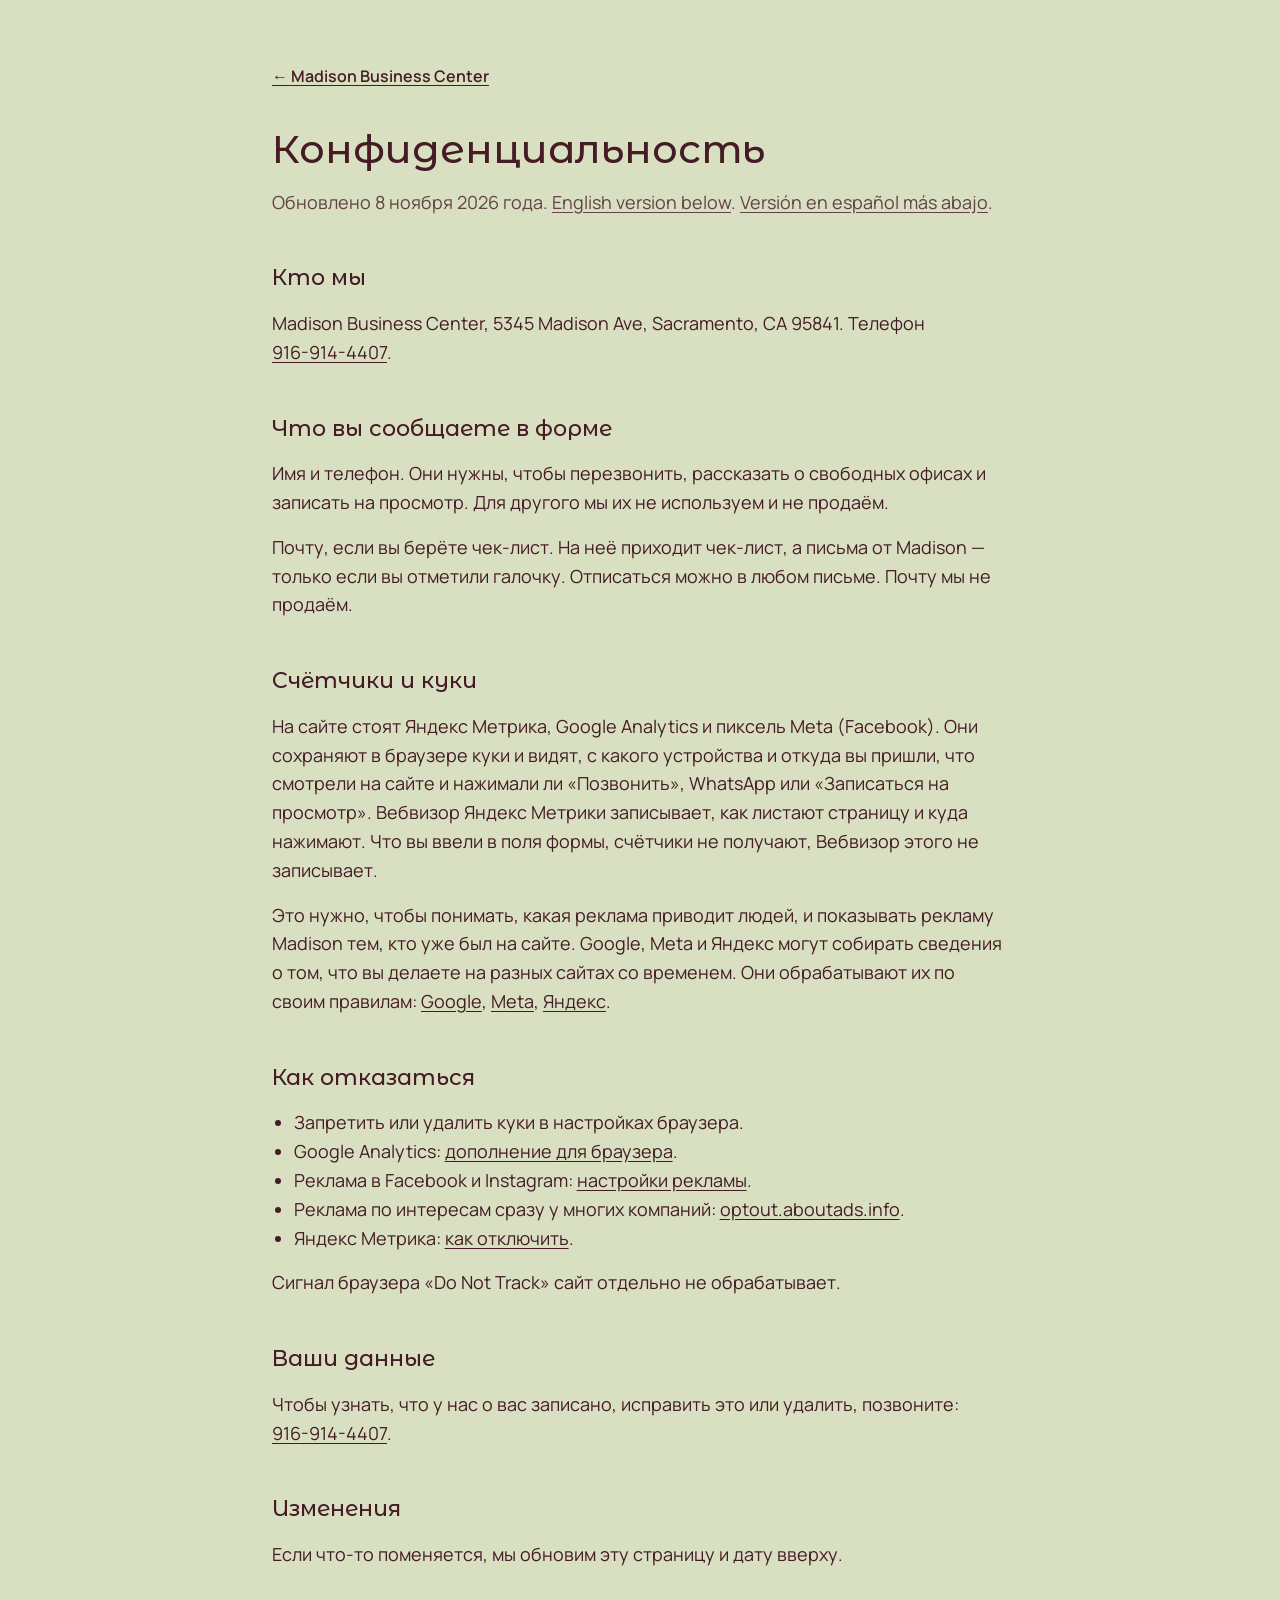
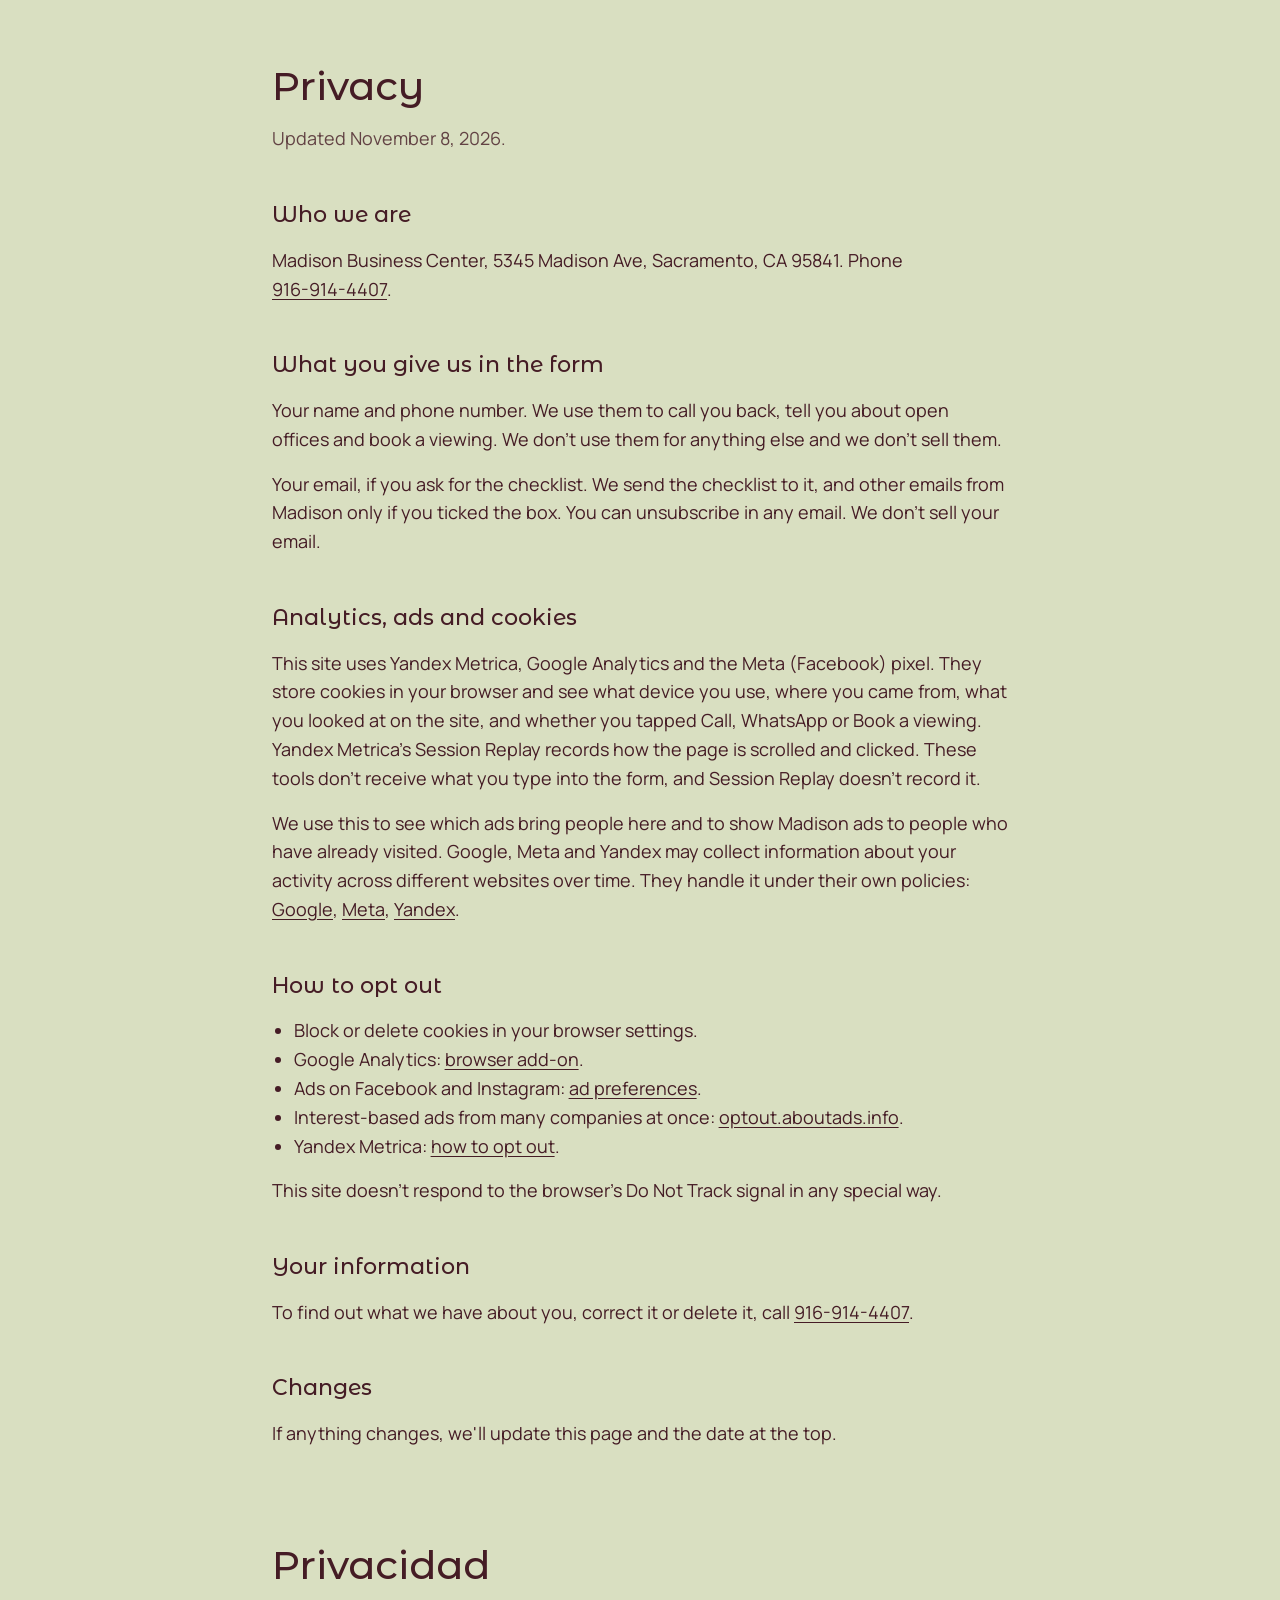
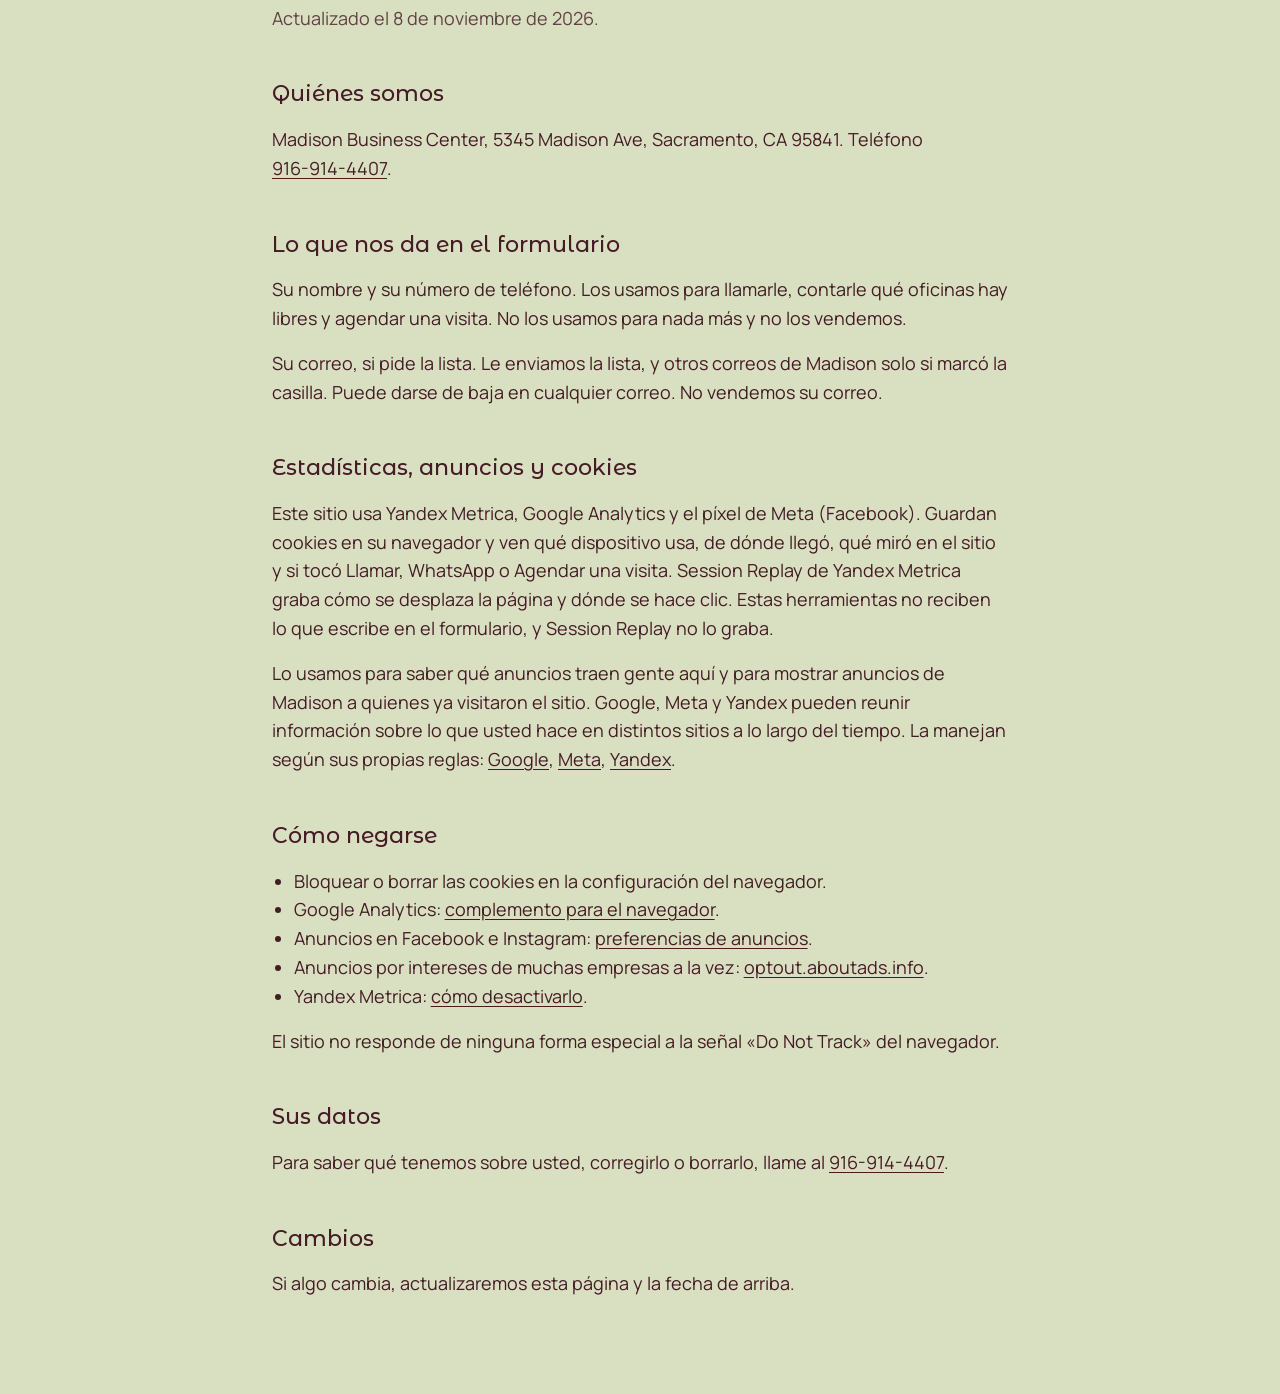
==== privacy.html @ 5dd2f243 "Publish site" ====
<!doctype html>
<!-- Страница о данных: что собирает форма, какие счётчики стоят и как от них отказаться. Ссылки на неё внизу сайта и у формы.
     Счётчики заданы в content/counters.toml: поменялся состав — поменять и этот текст. Текст не проверял юрист -->
<html lang="ru">
<head>
<meta charset="utf-8">
<meta name="viewport" content="width=device-width, initial-scale=1">
<meta name="robots" content="noindex">
<title>Конфиденциальность | Madison Business Center</title>
<link rel="icon" href="favicon.png">
<link rel="stylesheet" href="styles.css">
<style>
main{width:min(92vw,46rem);margin:auto;padding:64px 0 96px}
h1{font-size:var(--h2);line-height:1.1}
h2{margin-top:48px;font-size:22px;line-height:1.3}
h1+p{margin-top:16px;opacity:.8}
p,ul{margin-top:16px;font-size:18px;line-height:1.6}
ul{padding-left:1.2em}
main a{text-decoration:underline;text-underline-offset:3px}
a[href^="tel:"]{white-space:nowrap}
.back{display:inline-block;margin-bottom:40px;font-weight:600}
#en,#es{margin-top:96px}
</style>
</head>
<body data-tone="sage">
<main>
<a class="back" href="./">← Madison Business Center</a>

<section>
<h1>Конфиденциальность</h1>
<p>Обновлено 8 ноября 2026 года. <a href="#en">English version below</a>. <a href="#es" lang="es">Versión en español más abajo</a>.</p>

<h2>Кто мы</h2>
<p>Madison Business Center, 5345 Madison Ave, Sacramento, CA 95841. Телефон <a href="tel:+19169144407">916-914-4407</a>.</p>

<h2>Что вы сообщаете в форме</h2>
<p>Имя и телефон. Они нужны, чтобы перезвонить, рассказать о свободных офисах и записать на просмотр. Для другого мы их не используем и не продаём.</p>
<p>Почту, если вы берёте чек-лист. На неё приходит чек-лист, а письма от Madison — только если вы отметили галочку. Отписаться можно в любом письме. Почту мы не продаём.</p>

<h2>Счётчики и куки</h2>
<p>На сайте стоят Яндекс Метрика, Google Analytics и пиксель Meta (Facebook). Они сохраняют в браузере куки и видят, с какого устройства и откуда вы пришли, что смотрели на сайте и нажимали ли «Позвонить», WhatsApp или «Записаться на просмотр». Вебвизор Яндекс Метрики записывает, как листают страницу и куда нажимают. Что вы ввели в поля формы, счётчики не получают, Вебвизор этого не записывает.</p>
<p>Это нужно, чтобы понимать, какая реклама приводит людей, и показывать рекламу Madison тем, кто уже был на сайте. Google, Meta и Яндекс могут собирать сведения о том, что вы делаете на разных сайтах со временем. Они обрабатывают их по своим правилам: <a href="https://policies.google.com/technologies/partner-sites" target="_blank" rel="noopener">Google</a>, <a href="https://www.facebook.com/privacy/policy/" target="_blank" rel="noopener">Meta</a>, <a href="https://yandex.ru/legal/metrica_termsofuse/" target="_blank" rel="noopener">Яндекс</a>.</p>

<h2>Как отказаться</h2>
<ul>
<li>Запретить или удалить куки в настройках браузера.</li>
<li>Google Analytics: <a href="https://tools.google.com/dlpage/gaoptout" target="_blank" rel="noopener">дополнение для браузера</a>.</li>
<li>Реклама в Facebook и Instagram: <a href="https://www.facebook.com/adpreferences/" target="_blank" rel="noopener">настройки рекламы</a>.</li>
<li>Реклама по интересам сразу у многих компаний: <a href="https://optout.aboutads.info/" target="_blank" rel="noopener">optout.aboutads.info</a>.</li>
<li>Яндекс Метрика: <a href="https://yandex.ru/support/metrica/general/opt-out.html" target="_blank" rel="noopener">как отключить</a>.</li>
</ul>
<p>Сигнал браузера «Do Not Track» сайт отдельно не обрабатывает.</p>

<h2>Ваши данные</h2>
<p>Чтобы узнать, что у нас о вас записано, исправить это или удалить, позвоните: <a href="tel:+19169144407">916-914-4407</a>.</p>

<h2>Изменения</h2>
<p>Если что-то поменяется, мы обновим эту страницу и дату вверху.</p>
</section>

<section id="en" lang="en">
<h1>Privacy</h1>
<p>Updated November 8, 2026.</p>

<h2>Who we are</h2>
<p>Madison Business Center, 5345 Madison Ave, Sacramento, CA 95841. Phone <a href="tel:+19169144407">916-914-4407</a>.</p>

<h2>What you give us in the form</h2>
<p>Your name and phone number. We use them to call you back, tell you about open offices and book a viewing. We don't use them for anything else and we don't sell them.</p>
<p>Your email, if you ask for the checklist. We send the checklist to it, and other emails from Madison only if you ticked the box. You can unsubscribe in any email. We don't sell your email.</p>

<h2>Analytics, ads and cookies</h2>
<p>This site uses Yandex Metrica, Google Analytics and the Meta (Facebook) pixel. They store cookies in your browser and see what device you use, where you came from, what you looked at on the site, and whether you tapped Call, WhatsApp or Book a viewing. Yandex Metrica's Session Replay records how the page is scrolled and clicked. These tools don't receive what you type into the form, and Session Replay doesn't record it.</p>
<p>We use this to see which ads bring people here and to show Madison ads to people who have already visited. Google, Meta and Yandex may collect information about your activity across different websites over time. They handle it under their own policies: <a href="https://policies.google.com/technologies/partner-sites" target="_blank" rel="noopener">Google</a>, <a href="https://www.facebook.com/privacy/policy/" target="_blank" rel="noopener">Meta</a>, <a href="https://yandex.com/legal/metrica_termsofuse/" target="_blank" rel="noopener">Yandex</a>.</p>

<h2>How to opt out</h2>
<ul>
<li>Block or delete cookies in your browser settings.</li>
<li>Google Analytics: <a href="https://tools.google.com/dlpage/gaoptout" target="_blank" rel="noopener">browser add-on</a>.</li>
<li>Ads on Facebook and Instagram: <a href="https://www.facebook.com/adpreferences/" target="_blank" rel="noopener">ad preferences</a>.</li>
<li>Interest-based ads from many companies at once: <a href="https://optout.aboutads.info/" target="_blank" rel="noopener">optout.aboutads.info</a>.</li>
<li>Yandex Metrica: <a href="https://yandex.com/support/metrica/general/opt-out.html" target="_blank" rel="noopener">how to opt out</a>.</li>
</ul>
<p>This site doesn't respond to the browser's Do Not Track signal in any special way.</p>

<h2>Your information</h2>
<p>To find out what we have about you, correct it or delete it, call <a href="tel:+19169144407">916-914-4407</a>.</p>

<h2>Changes</h2>
<p>If anything changes, we'll update this page and the date at the top.</p>
</section>

<section id="es" lang="es">
<h1>Privacidad</h1>
<p>Actualizado el 8 de noviembre de 2026.</p>

<h2>Quiénes somos</h2>
<p>Madison Business Center, 5345 Madison Ave, Sacramento, CA 95841. Teléfono <a href="tel:+19169144407">916-914-4407</a>.</p>

<h2>Lo que nos da en el formulario</h2>
<p>Su nombre y su número de teléfono. Los usamos para llamarle, contarle qué oficinas hay libres y agendar una visita. No los usamos para nada más y no los vendemos.</p>
<p>Su correo, si pide la lista. Le enviamos la lista, y otros correos de Madison solo si marcó la casilla. Puede darse de baja en cualquier correo. No vendemos su correo.</p>

<h2>Estadísticas, anuncios y cookies</h2>
<p>Este sitio usa Yandex Metrica, Google Analytics y el píxel de Meta (Facebook). Guardan cookies en su navegador y ven qué dispositivo usa, de dónde llegó, qué miró en el sitio y si tocó Llamar, WhatsApp o Agendar una visita. Session Replay de Yandex Metrica graba cómo se desplaza la página y dónde se hace clic. Estas herramientas no reciben lo que escribe en el formulario, y Session Replay no lo graba.</p>
<p>Lo usamos para saber qué anuncios traen gente aquí y para mostrar anuncios de Madison a quienes ya visitaron el sitio. Google, Meta y Yandex pueden reunir información sobre lo que usted hace en distintos sitios a lo largo del tiempo. La manejan según sus propias reglas: <a href="https://policies.google.com/technologies/partner-sites?hl=es" target="_blank" rel="noopener">Google</a>, <a href="https://www.facebook.com/privacy/policy/" target="_blank" rel="noopener">Meta</a>, <a href="https://yandex.com/legal/metrica_termsofuse/" target="_blank" rel="noopener">Yandex</a>.</p>

<h2>Cómo negarse</h2>
<ul>
<li>Bloquear o borrar las cookies en la configuración del navegador.</li>
<li>Google Analytics: <a href="https://tools.google.com/dlpage/gaoptout?hl=es" target="_blank" rel="noopener">complemento para el navegador</a>.</li>
<li>Anuncios en Facebook e Instagram: <a href="https://www.facebook.com/adpreferences/" target="_blank" rel="noopener">preferencias de anuncios</a>.</li>
<li>Anuncios por intereses de muchas empresas a la vez: <a href="https://optout.aboutads.info/" target="_blank" rel="noopener">optout.aboutads.info</a>.</li>
<li>Yandex Metrica: <a href="https://yandex.com/support/metrica/general/opt-out.html" target="_blank" rel="noopener">cómo desactivarlo</a>.</li>
</ul>
<p>El sitio no responde de ninguna forma especial a la señal «Do Not Track» del navegador.</p>

<h2>Sus datos</h2>
<p>Para saber qué tenemos sobre usted, corregirlo o borrarlo, llame al <a href="tel:+19169144407">916-914-4407</a>.</p>

<h2>Cambios</h2>
<p>Si algo cambia, actualizaremos esta página y la fecha de arriba.</p>
</section>
</main>
</body>
</html>
---- styles.css ----
@font-face{font-family:"Montserrat Alternates";src:url(fonts/montserrat-alternates-cyrillic-400.woff2) format("woff2");font-weight:400;font-display:swap;unicode-range:U+0301,U+0400-045F,U+0490-0491,U+04B0-04B1,U+2116}
@font-face{font-family:"Montserrat Alternates";src:url(fonts/montserrat-alternates-latin-400.woff2) format("woff2");font-weight:400;font-display:swap}
@font-face{font-family:"Montserrat Alternates";src:url(fonts/montserrat-alternates-cyrillic-500.woff2) format("woff2");font-weight:500;font-display:swap;unicode-range:U+0301,U+0400-045F,U+0490-0491,U+04B0-04B1,U+2116}
@font-face{font-family:"Montserrat Alternates";src:url(fonts/montserrat-alternates-latin-500.woff2) format("woff2");font-weight:500;font-display:swap}
@font-face{font-family:"Montserrat Alternates";src:url(fonts/montserrat-alternates-cyrillic-600.woff2) format("woff2");font-weight:600;font-display:swap;unicode-range:U+0301,U+0400-045F,U+0490-0491,U+04B0-04B1,U+2116}
@font-face{font-family:"Montserrat Alternates";src:url(fonts/montserrat-alternates-latin-600.woff2) format("woff2");font-weight:600;font-display:swap}
@font-face{font-family:Manrope;src:url(fonts/manrope-cyrillic.woff2) format("woff2");font-weight:200 800;font-display:swap;unicode-range:U+0301,U+0400-045F,U+0490-0491,U+04B0-04B1,U+2116}
@font-face{font-family:Manrope;src:url(fonts/manrope-latin.woff2) format("woff2");font-weight:200 800;font-display:swap}
:root{--claret:#451c25;--sage:#d9dfc1;--sky:#c9d5e2;--blush:#e8c0ad;--coral:#ee7359;--coral-d:#e0624a;--cream:#f3efe6;--m:64px;--bar:64px;--h2:clamp(32px,3.1vw,44px);--ease:cubic-bezier(.65,0,.2,1);--text:Manrope,Arial,sans-serif;--head:"Montserrat Alternates",Arial,sans-serif}
/* Палитра по парам Žít Braník, приглушённая до деловой (V 04.11: прежний бордовый «кровавый, мультяшный»).
   Пара на экран: поле --bg и цвет всего текста --ink у каждой секции (data-tone). Страница смешивает их по ходу прокрутки (site/code/tone.js).
   Контраст текста на поле от 9,7:1, коралловая кнопка с бордовым текстом 5:1, бордовый на персиковом 8,7:1 */
body,[data-tone=claret]{--bg:var(--claret);--ink:var(--sage)}
[data-tone=sage]{--bg:var(--sage);--ink:var(--claret)}
[data-tone=sky]{--bg:var(--sky);--ink:var(--claret)}
[data-tone=blush]{--bg:var(--blush);--ink:var(--claret)}
/* На персиковом поле коралловый звонок теряется: угол меняет его на бордовый, как оригинал на своём коралловом поле */
body[data-tone=blush] .cta{background:var(--claret);color:var(--cream)}
[data-tone=end]{--bg:var(--claret);--ink:var(--coral)}
/* --h2: заголовок раздела. Огромные только главный заголовок первого экрана и телефон в конце (V 01.11) */
@media (max-width:899px){:root{--m:16px;--bar:56px;--h2:min(28px,7.4vw)}}
*{box-sizing:border-box;margin:0}
html{scroll-behavior:smooth;-webkit-text-size-adjust:100%;overflow-x:clip}
/* Одно поле на всю страницу: у секций своего цвета нет, поле перетекает вместе с прокруткой (site/code/tone.js), текст меняется за .5 с */
body{font:400 16px/24px var(--text);color:var(--ink);background:var(--bg);transition:color .5s var(--ease);-webkit-font-smoothing:antialiased;-webkit-tap-highlight-color:transparent}
::selection{background:var(--coral);color:var(--claret)}
a{color:inherit;text-decoration:none}
button{font:inherit;color:inherit;background:none;border:0;padding:0;cursor:pointer}
img{display:block;width:100%;height:auto}
:focus{outline:none}
:focus-visible{outline:2px solid currentColor;outline-offset:2px}
h1,h2,h3,.logo,.phone,.sum{font-family:var(--head);font-weight:500}

/* Угол: звонок всегда на экране */
.corner{position:fixed;z-index:20;top:0;right:0;display:flex;height:var(--bar)}
.cta{height:100%;padding:0 40px;background:var(--coral);color:var(--claret);font-weight:700;letter-spacing:1.6px;text-transform:uppercase;display:flex;align-items:center;white-space:nowrap;transition:background .2s}
.roll{display:block;height:24px;overflow:hidden;white-space:nowrap}
.roll i{display:block;font-style:normal;line-height:24px;transition:transform .35s var(--ease)}
.cta:hover{background:var(--coral-d)}
.cta:hover .roll i{transform:translateY(-24px)}
.sq{width:var(--bar);height:100%;background:var(--cream);display:grid;place-items:center;font-weight:600;letter-spacing:1.6px;color:var(--claret);position:relative}
.sq:hover{background:#e7e1d4}
.lines{display:block;width:32px;height:8px;border-top:1px solid;border-bottom:1px solid}
details.menu{display:block}
details.menu summary{list-style:none;height:var(--bar);width:var(--bar);cursor:pointer;display:grid;place-items:center}
details.menu summary::-webkit-details-marker{display:none}
.drop{position:absolute;right:0;top:100%;width:280px;background:var(--cream);padding:12px 24px;display:grid;font-weight:600;letter-spacing:0}
.drop a{padding:12px 0;border-top:1px solid rgba(69,28,37,.2)}
.drop a:first-child{border-top:0}
.drop a:hover,.drop [aria-current=true]{color:var(--coral-d)}
.langs .drop{width:200px}

/* Кнопки. Первый экран с названием лежит отдельно, в site/screens/ */
.btn{display:inline-flex;align-items:center;height:64px;padding:0 40px;background:var(--coral);color:var(--claret);font-weight:700;letter-spacing:1.6px;text-transform:uppercase;white-space:nowrap;transition:background .2s,color .2s;cursor:pointer}
.btn:hover{background:var(--coral-d)}
/* Вторая кнопка рядом с коралловой — контуром в цвет текста */
.btn+.btn{background:none;color:inherit;box-shadow:inset 0 0 0 1px currentColor}
.btn+.btn:hover{background:var(--coral);color:var(--claret);box-shadow:none}
.acts{display:flex;flex-wrap:wrap;gap:8px}

/* Второй блок (V 05.11): сверху по центру заголовок и строка подсказки, под ними макет целиком по центру, с воздухом.
   Кадр макета прозрачный, поэтому он лежит прямо на общем поле: ни фона, ни рамки, ни обрезанных краёв. Размер задаёт site/code/placement.js */
.plan{position:relative;padding:clamp(56px,9vh,88px) var(--m) 0;text-align:center;overflow:clip}
.plan-head h2{font-size:var(--h2);line-height:1.1;font-weight:600}
.plan-head p{margin-top:12px;font-size:18px;line-height:28px}
.plan-stage{position:relative;margin-top:clamp(20px,3.5vh,36px)}
.near{position:absolute;inset:0;transform-origin:50% 50%}
.rig{position:absolute;left:0;top:0;transform-origin:0 0;will-change:transform;transition:transform .5s var(--ease);touch-action:pan-y pinch-zoom;user-select:none;-webkit-user-select:none;-webkit-touch-callout:none}
.rig.over{cursor:pointer}
.rig img{position:absolute;inset:0;width:100%;height:100%;pointer-events:none}
.rig canvas{position:absolute;pointer-events:none}
.rig:focus-visible{outline:none}
.said{position:absolute;width:1px;height:1px;overflow:hidden;clip-path:inset(50%)}

/* Лист снизу слева: карточка комнаты, в паре цветов текущего экрана, как вся страница */
.sheet{position:fixed;z-index:15;left:0;right:auto;bottom:0;top:auto;margin:0;width:560px;max-width:100%;max-height:100%;overflow:auto;border:0;padding:0;animation:up .35s var(--ease);background:var(--bg);color:var(--ink)}
@keyframes up{from{transform:translateY(100%)}}
.shot img{height:auto;aspect-ratio:4/3;max-height:38vh;max-height:38svh;object-fit:cover}
.shot figcaption{padding:12px var(--m) 0;font-weight:500;font-size:14px;line-height:20px}
.sheet-text{padding:16px var(--m) 32px}
.sheet h2{font-size:32px;line-height:36px;margin-bottom:24px}
.sheet p{margin:-16px 0 24px}
#room-facts{font-weight:600}
.close{position:absolute;right:0;top:0;width:64px;height:64px;background:var(--cream);color:var(--claret);display:grid;place-items:center}
.close:hover{background:#e7e1d4}


/* Страница ниже плана: одно поле, один цвет текста, один акцент на кнопках, один столбец. На блоке заголовок, снимок и пара строк */
.flow{display:flow-root;width:min(73.3vw,1017px);margin:auto;padding:128px 0}
.flow h2{font-size:var(--h2);line-height:1.1;font-weight:600;text-wrap:balance}
.flow p{margin-top:32px;font-size:clamp(18px,1.67vw,24px);line-height:1.5;max-width:40rem}
.flow .acts{margin-top:40px;gap:8px}
.ln{display:block}
.rise.wait{opacity:0}
figure{margin:0;display:flex;flex-direction:column}
figure picture{flex:1;display:block;overflow:hidden}
figure img{height:100%;object-fit:cover}
figcaption{padding:16px var(--m);font-weight:600}
.big{clear:both;margin-top:64px}
.big figure{aspect-ratio:4/3;transform-origin:50% 50%}
/* Снимки телефонные и яркие: чуть тише цвет, чтобы лежали в одном мире с полем */
.big img{filter:saturate(.82)}
.big picture{height:100%}
.rents{display:grid;grid-template-columns:repeat(3,1fr);gap:32px;margin-top:64px}
.flow .rent p{margin-top:8px}
.flow .rent .sum{margin-top:0;font-size:clamp(40px,5vw,72px);line-height:1.1;font-weight:600}
.phone{display:block;margin-top:48px;font-size:min(8.6vw,120px);line-height:1;font-weight:600;white-space:nowrap}
.map{text-decoration:underline;text-underline-offset:4px;white-space:nowrap}
.map:hover{text-decoration-thickness:2px}
.flow .legal{margin-top:64px;font-size:15px;line-height:22px}
/* Строка про конфиденциальность длинная: переносится, иначе на телефоне страница шире экрана */
.legal .map{white-space:normal}
.nb{white-space:nowrap}

/* У каждого блока своя раскладка, как у оригинала, а не одна «заголовок, абзац, снимок по центру».
   Радио: снимок слева, столбец текста справа (оригинал, кадры 30–35). Подходит ли: заголовок заходит на снимок, снимок сдвинут вправо (кадры 13–17) */
.pair{display:grid;grid-template-columns:minmax(0,5fr) minmax(0,6fr);grid-template-rows:repeat(3,auto) 1fr;column-gap:64px;align-items:start}
.pair .big{grid-column:1;grid-row:1/span 4;margin:8px 0 0}
.pair>h2,.pair>p,.pair>.acts{grid-column:2}
/* Помощник: текст слева, высокое окно студии с вывеской ON AIR справа */
.flip{grid-template-columns:minmax(0,7fr) minmax(0,4fr)}
.flip .big{grid-column:2}
.flip>h2,.flip>p,.flip>.acts{grid-column:1}
.pair.flip .big figure{aspect-ratio:550/1050}
.pair .big figure{aspect-ratio:3/4}
.over h2{position:relative;z-index:1;max-width:13em;margin-bottom:-1.15em}
.over .big{width:80%;margin:0 0 0 auto}
/* Снимок полосами (.sliced, site/code/flow.js): копии одного снимка, каждая в своей полосе, со сдвигом, который сходится к середине экрана */
.sliced picture{position:relative}
.sliced .bands{position:absolute;inset:0}
.sliced .bands i{position:absolute;inset:0;will-change:transform}
.sliced .bands img{width:100%;height:100%;object-fit:cover}
.sliced.cut picture>img,.sliced.cut picture>source+img{visibility:hidden}
/* Ворота: снимок в краске страницы на всю ширину, полосы съезжаются, пока сцена въезжает, потом ворота откатываются. Около полутора экранов */
.scene-top{padding-bottom:0}
.scene-room{--h:100vh;--h:100svh;height:calc(var(--h)*1.2)}
.scene{--w:max(100vw,calc(var(--h)*4/3));position:sticky;top:0;height:var(--h);overflow:hidden;overflow:clip}
.set{position:absolute;left:calc((100vw - var(--w))*.5);top:calc((var(--h) - var(--w)*.75)*.75);width:var(--w);height:calc(var(--w)*.75);transform-origin:50% 62%}
.set img{position:absolute;inset:0;width:100%;height:100%}
.cut .whole{visibility:hidden}
.cut b{position:absolute;top:0;height:100%;background:url(img/art-yard.webp) no-repeat;will-change:transform}
.gt{will-change:transform}

@media (max-width:899px){
  .btn{height:56px;padding:0 24px;justify-content:center;letter-spacing:1.2px;flex:1 1 100%}
  .plan-head p{font-size:16px;line-height:24px}
  .flow{width:auto;margin:0;padding:80px var(--m)}
  .flow p{margin-top:24px;font-size:18px;line-height:27px}
  .flow .acts{margin-top:32px}
  .flow .btn{flex:1 1 100%}
  .big{margin-top:40px}
  .pair{display:block}
  .pair .big{margin-top:40px}
  .pair .big figure{aspect-ratio:4/3}
  .flip .big{width:62%;margin-left:auto}
  .pair.flip .big figure{aspect-ratio:550/1050}
  .over .big{width:100%}
  .over h2{margin-bottom:0}
  .scene-room{--h:72vh;--h:72svh}
  .scene{top:14vh;top:14svh}
  .rents{grid-template-columns:1fr;gap:24px;margin-top:40px}
  .flow .rent .sum{font-size:min(48px,12.8vw)}
  .phone{margin-top:32px;font-size:calc((100vw - 2*var(--m))/6.9)}
  .cta{padding:0 16px;letter-spacing:1px}
  .wide{display:none}
  .sq{letter-spacing:1px}
  .lines{width:24px}
  .drop{width:240px}
  .sheet{width:100%}
  .sheet-text{padding:12px var(--m) 16px}
  .sheet h2{font-size:24px;line-height:28px;margin-bottom:16px}
  .sheet p{margin:-8px 0 16px}
  .close{width:56px;height:56px}
}
/* Узкий телефон: угол занимает меньше, логотип помещается целиком */
@media (max-width:419px){
  .cta{padding:0 10px;letter-spacing:.4px}
  .sq,details.menu summary{width:46px}
  .lines{width:20px}
}
/* Совсем узкий телефон: WhatsApp из угла убираем, иначе угол наедет на название; звонок остаётся */
@media (max-width:374px){.corner .wa{display:none}}
/* Невысокий ноутбук: снимок в листе ниже */
@media (min-width:900px) and (max-height:760px){.shot img{max-height:30vh;max-height:30svh}}
/* Короткий телефон: снимок в листе ниже, макет остаётся виден */
@media (max-height:639px){.shot img{max-height:28vh;max-height:28svh}}
/* Телефон боком: заголовок в две строки, карточка слева, план справа */
@media (max-height:479px) and (orientation:landscape){
  .sheet{width:min(56vw,480px)}
  .sheet-text{padding:8px var(--m)}
  .sheet h2{font-size:18px;line-height:22px;margin-bottom:8px}
}
@media (prefers-reduced-motion:reduce){
  html{scroll-behavior:auto}
  .scene-room{height:auto}
  .scene{position:relative;top:0}
  .gt{display:none}
  *,*::before,*::after{transition-duration:.01s!important;transition-delay:0s!important;animation-duration:.01s!important}
}
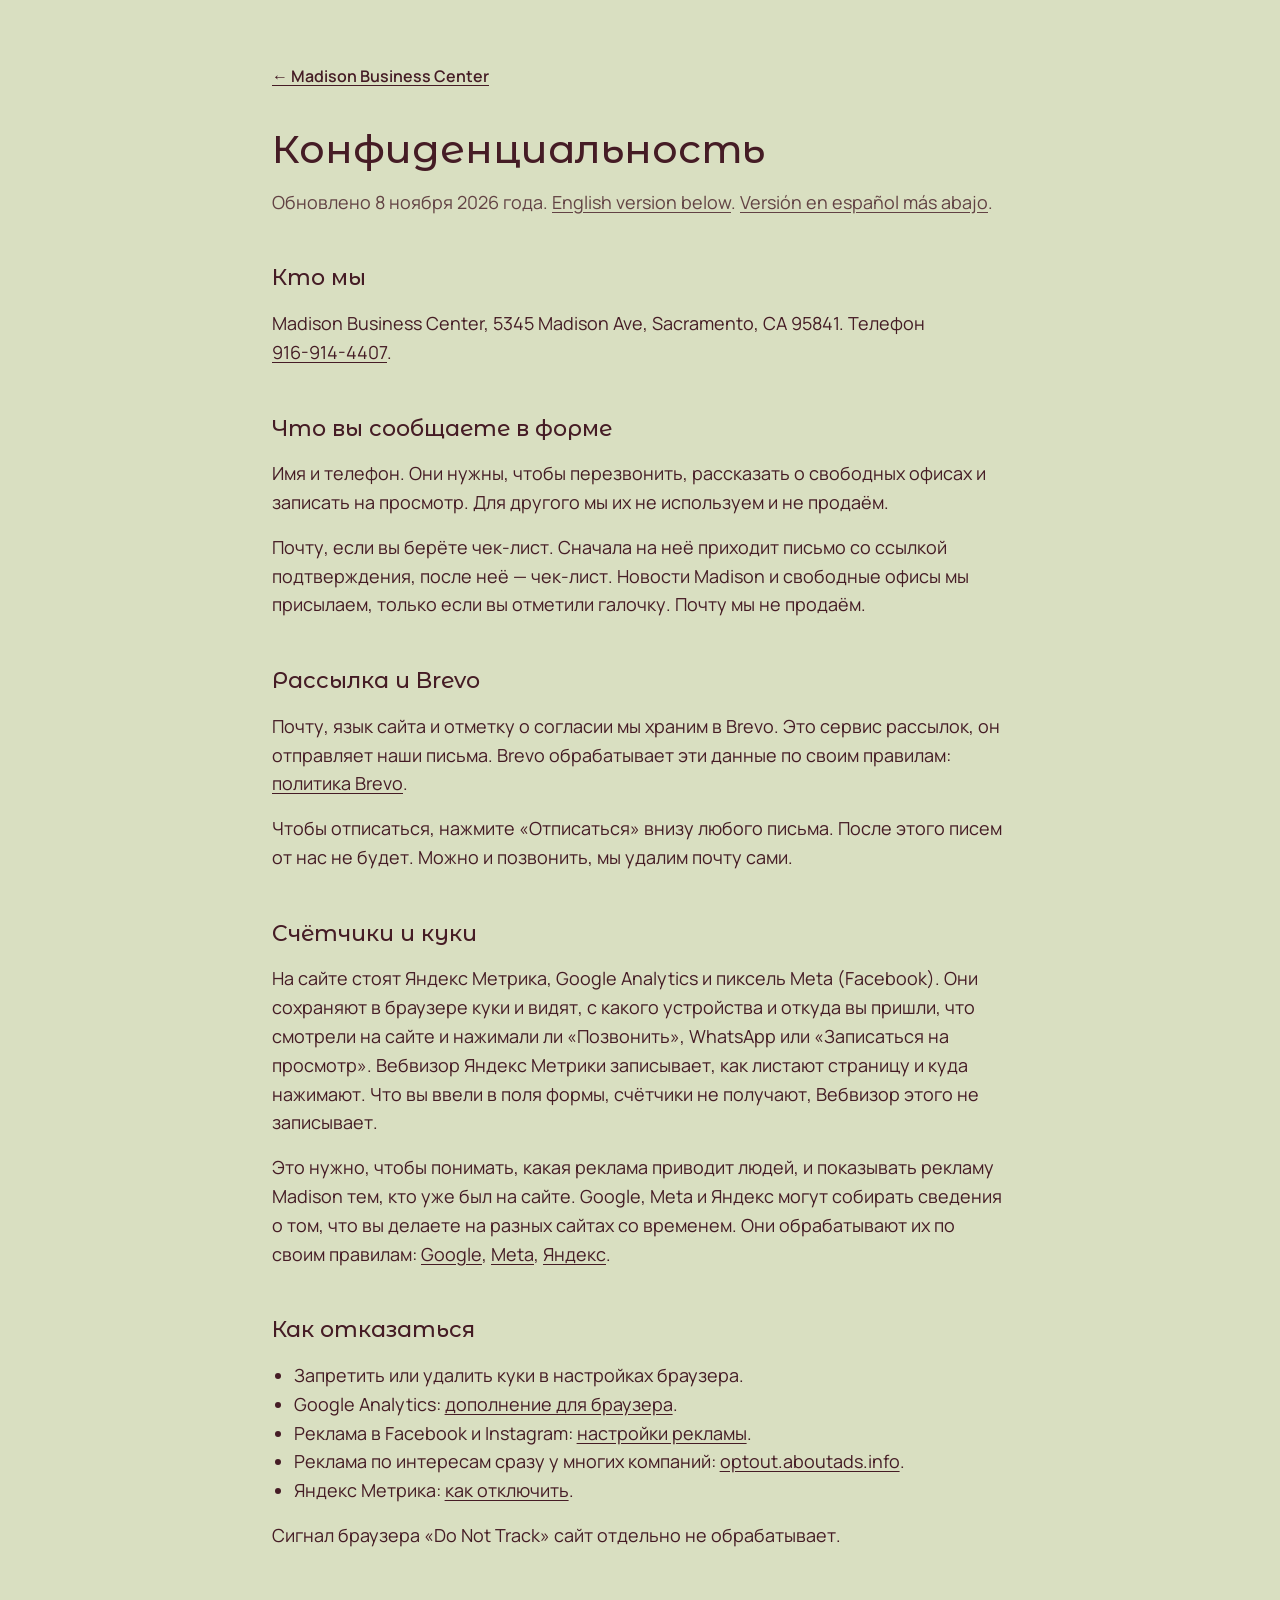
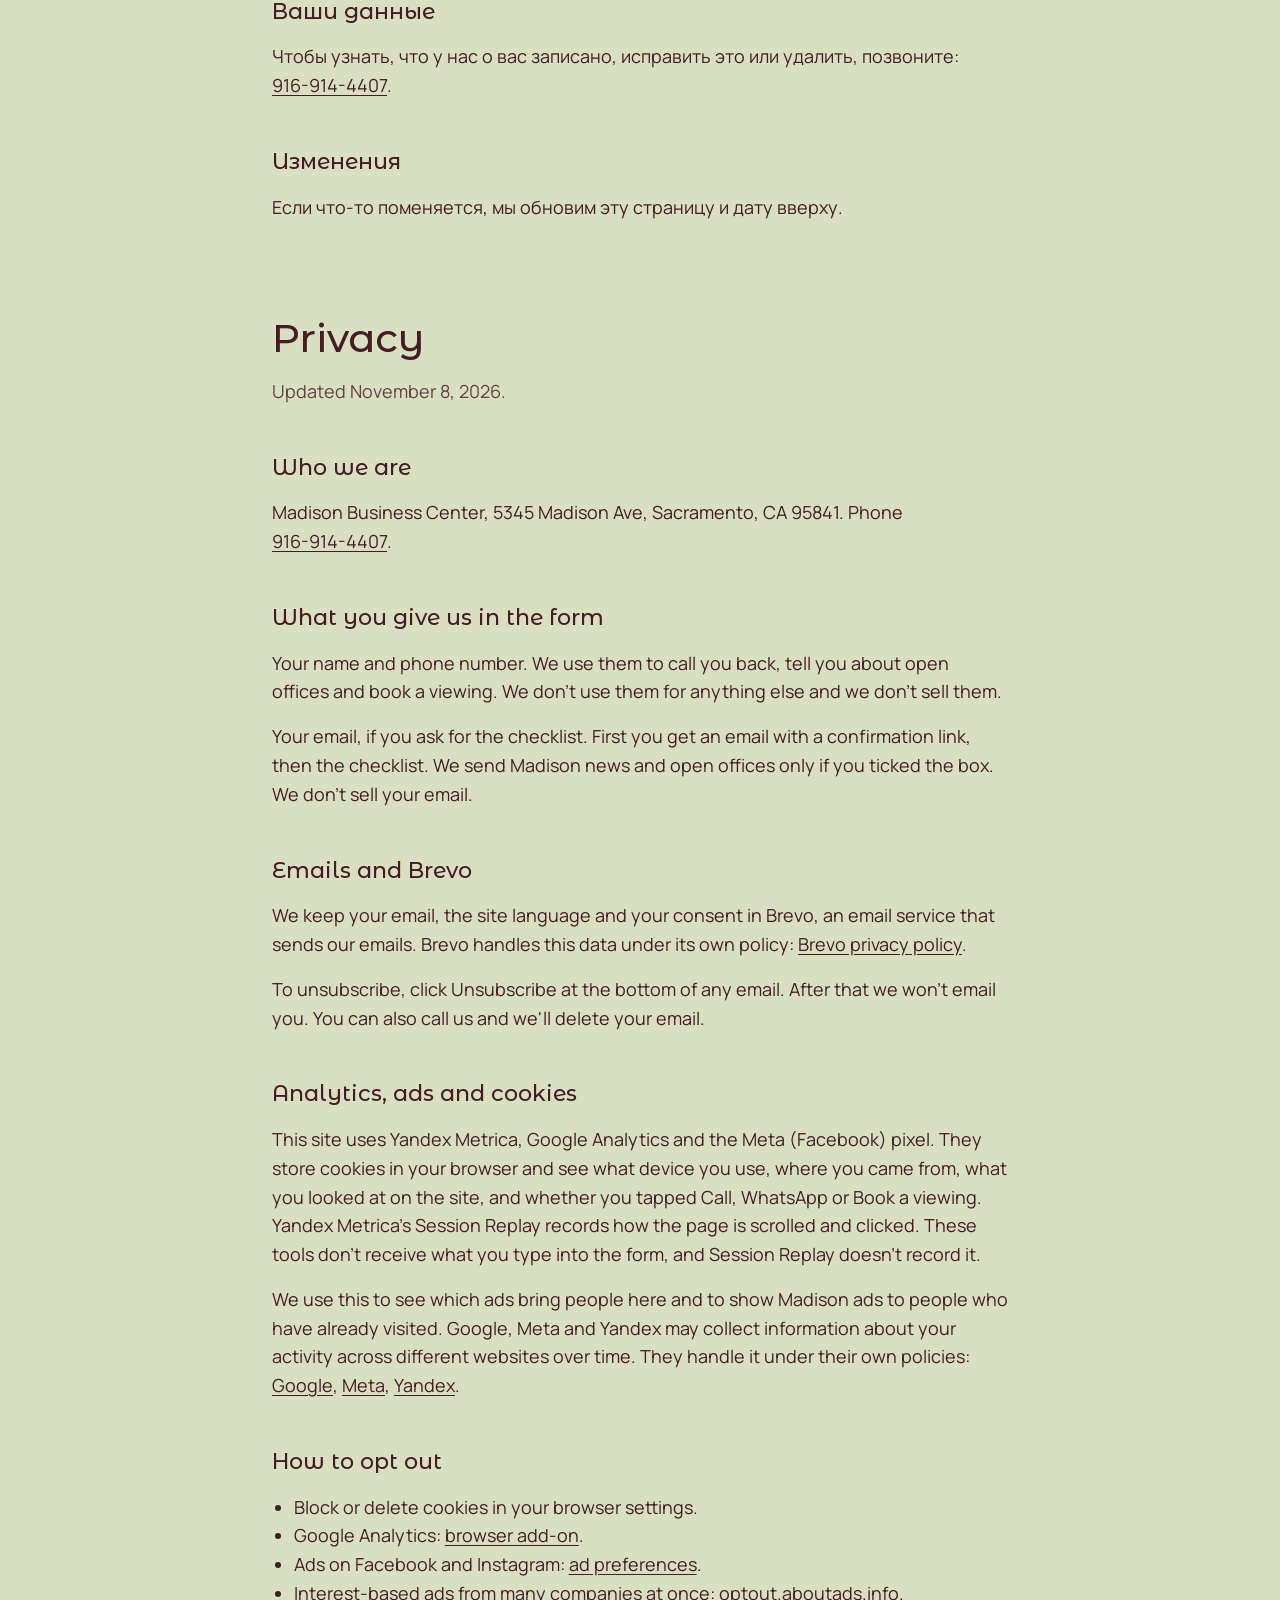
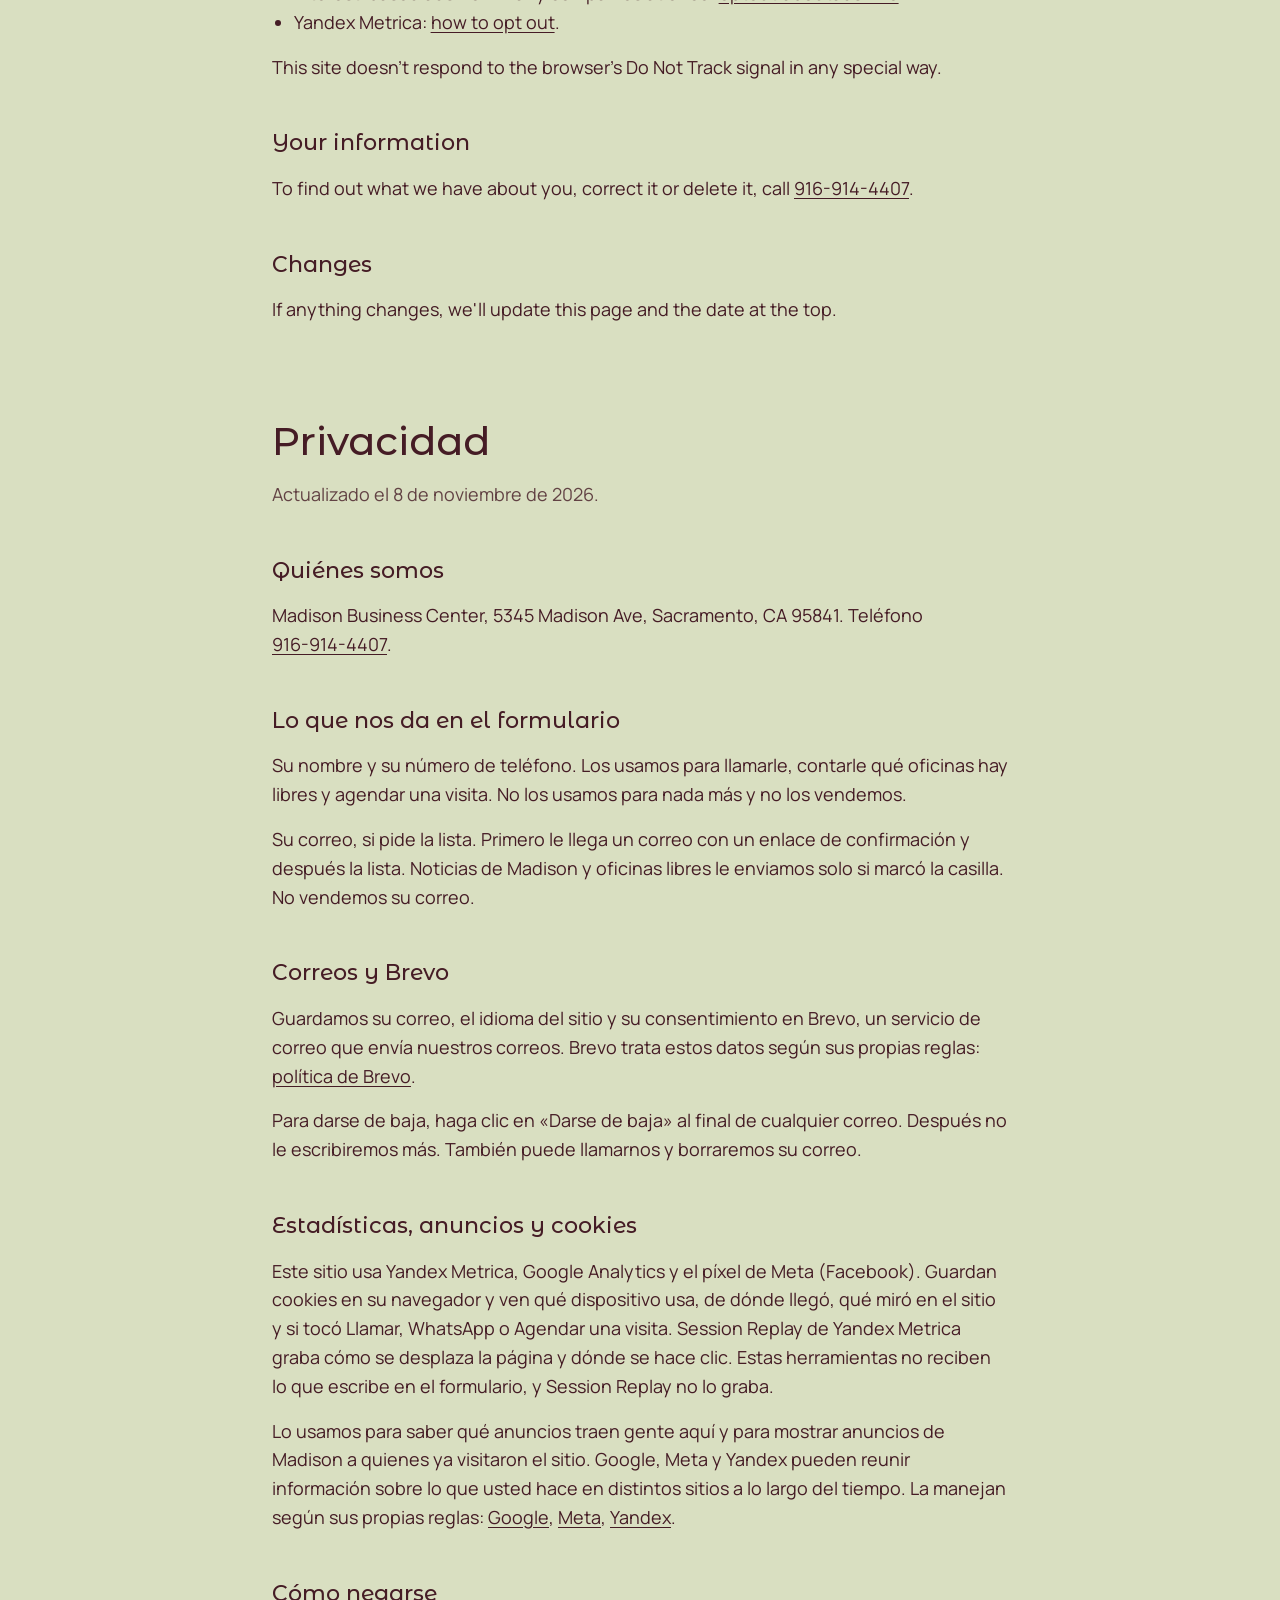
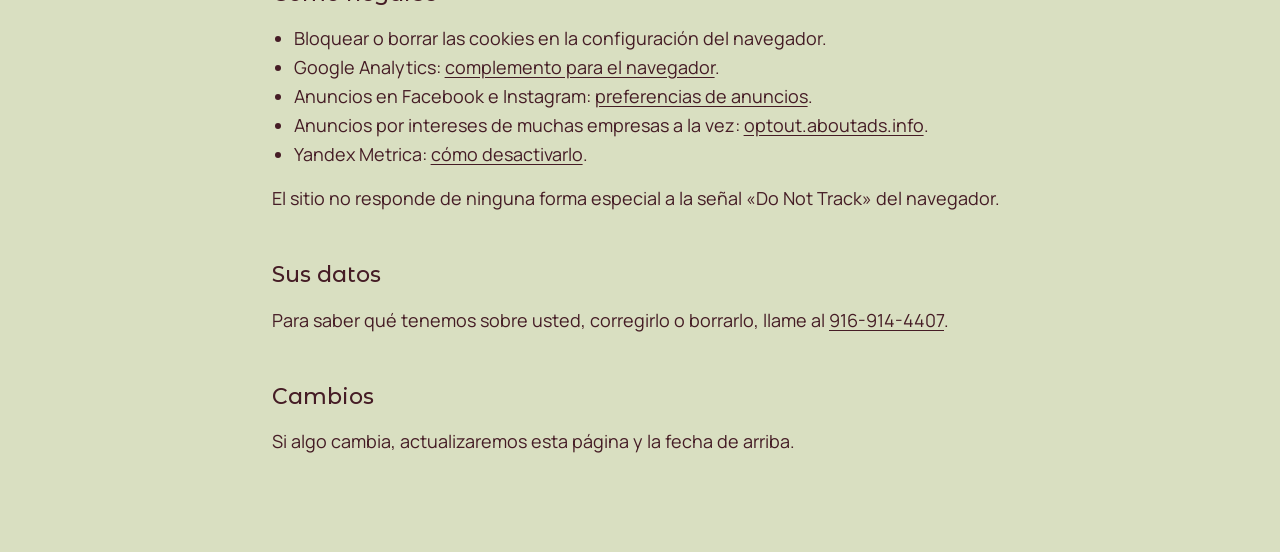
==== commit 54eb028c: "Publish site" ====
--- a/privacy.html
+++ b/privacy.html
@@ -1,5 +1,5 @@
 <!doctype html>
-<!-- Страница о данных: что собирает форма, какие счётчики стоят и как от них отказаться. Ссылки на неё внизу сайта и у формы.
+<!-- Страница о данных: что собирает форма, где хранится почта (Brevo), какие счётчики стоят и как от них отказаться. Ссылки на неё внизу сайта и у формы.
      Счётчики заданы в content/counters.toml: поменялся состав — поменять и этот текст. Текст не проверял юрист -->
 <html lang="ru">
 <head>
@@ -35,7 +35,11 @@
 
 <h2>Что вы сообщаете в форме</h2>
 <p>Имя и телефон. Они нужны, чтобы перезвонить, рассказать о свободных офисах и записать на просмотр. Для другого мы их не используем и не продаём.</p>
-<p>Почту, если вы берёте чек-лист. На неё приходит чек-лист, а письма от Madison — только если вы отметили галочку. Отписаться можно в любом письме. Почту мы не продаём.</p>
+<p>Почту, если вы берёте чек-лист. Сначала на неё приходит письмо со ссылкой подтверждения, после неё — чек-лист. Новости Madison и свободные офисы мы присылаем, только если вы отметили галочку. Почту мы не продаём.</p>
+
+<h2>Рассылка и Brevo</h2>
+<p>Почту, язык сайта и отметку о согласии мы храним в Brevo. Это сервис рассылок, он отправляет наши письма. Brevo обрабатывает эти данные по своим правилам: <a href="https://www.brevo.com/legal/privacypolicy/" target="_blank" rel="noopener">политика Brevo</a>.</p>
+<p>Чтобы отписаться, нажмите «Отписаться» внизу любого письма. После этого писем от нас не будет. Можно и позвонить, мы удалим почту сами.</p>
 
 <h2>Счётчики и куки</h2>
 <p>На сайте стоят Яндекс Метрика, Google Analytics и пиксель Meta (Facebook). Они сохраняют в браузере куки и видят, с какого устройства и откуда вы пришли, что смотрели на сайте и нажимали ли «Позвонить», WhatsApp или «Записаться на просмотр». Вебвизор Яндекс Метрики записывает, как листают страницу и куда нажимают. Что вы ввели в поля формы, счётчики не получают, Вебвизор этого не записывает.</p>
@@ -67,7 +71,11 @@
 
 <h2>What you give us in the form</h2>
 <p>Your name and phone number. We use them to call you back, tell you about open offices and book a viewing. We don't use them for anything else and we don't sell them.</p>
-<p>Your email, if you ask for the checklist. We send the checklist to it, and other emails from Madison only if you ticked the box. You can unsubscribe in any email. We don't sell your email.</p>
+<p>Your email, if you ask for the checklist. First you get an email with a confirmation link, then the checklist. We send Madison news and open offices only if you ticked the box. We don't sell your email.</p>
+
+<h2>Emails and Brevo</h2>
+<p>We keep your email, the site language and your consent in Brevo, an email service that sends our emails. Brevo handles this data under its own policy: <a href="https://www.brevo.com/legal/privacypolicy/" target="_blank" rel="noopener">Brevo privacy policy</a>.</p>
+<p>To unsubscribe, click Unsubscribe at the bottom of any email. After that we won't email you. You can also call us and we'll delete your email.</p>
 
 <h2>Analytics, ads and cookies</h2>
 <p>This site uses Yandex Metrica, Google Analytics and the Meta (Facebook) pixel. They store cookies in your browser and see what device you use, where you came from, what you looked at on the site, and whether you tapped Call, WhatsApp or Book a viewing. Yandex Metrica's Session Replay records how the page is scrolled and clicked. These tools don't receive what you type into the form, and Session Replay doesn't record it.</p>
@@ -99,7 +107,11 @@
 
 <h2>Lo que nos da en el formulario</h2>
 <p>Su nombre y su número de teléfono. Los usamos para llamarle, contarle qué oficinas hay libres y agendar una visita. No los usamos para nada más y no los vendemos.</p>
-<p>Su correo, si pide la lista. Le enviamos la lista, y otros correos de Madison solo si marcó la casilla. Puede darse de baja en cualquier correo. No vendemos su correo.</p>
+<p>Su correo, si pide la lista. Primero le llega un correo con un enlace de confirmación y después la lista. Noticias de Madison y oficinas libres le enviamos solo si marcó la casilla. No vendemos su correo.</p>
+
+<h2>Correos y Brevo</h2>
+<p>Guardamos su correo, el idioma del sitio y su consentimiento en Brevo, un servicio de correo que envía nuestros correos. Brevo trata estos datos según sus propias reglas: <a href="https://www.brevo.com/es/legal/privacypolicy/" target="_blank" rel="noopener">política de Brevo</a>.</p>
+<p>Para darse de baja, haga clic en «Darse de baja» al final de cualquier correo. Después no le escribiremos más. También puede llamarnos y borraremos su correo.</p>
 
 <h2>Estadísticas, anuncios y cookies</h2>
 <p>Este sitio usa Yandex Metrica, Google Analytics y el píxel de Meta (Facebook). Guardan cookies en su navegador y ven qué dispositivo usa, de dónde llegó, qué miró en el sitio y si tocó Llamar, WhatsApp o Agendar una visita. Session Replay de Yandex Metrica graba cómo se desplaza la página y dónde se hace clic. Estas herramientas no reciben lo que escribe en el formulario, y Session Replay no lo graba.</p>
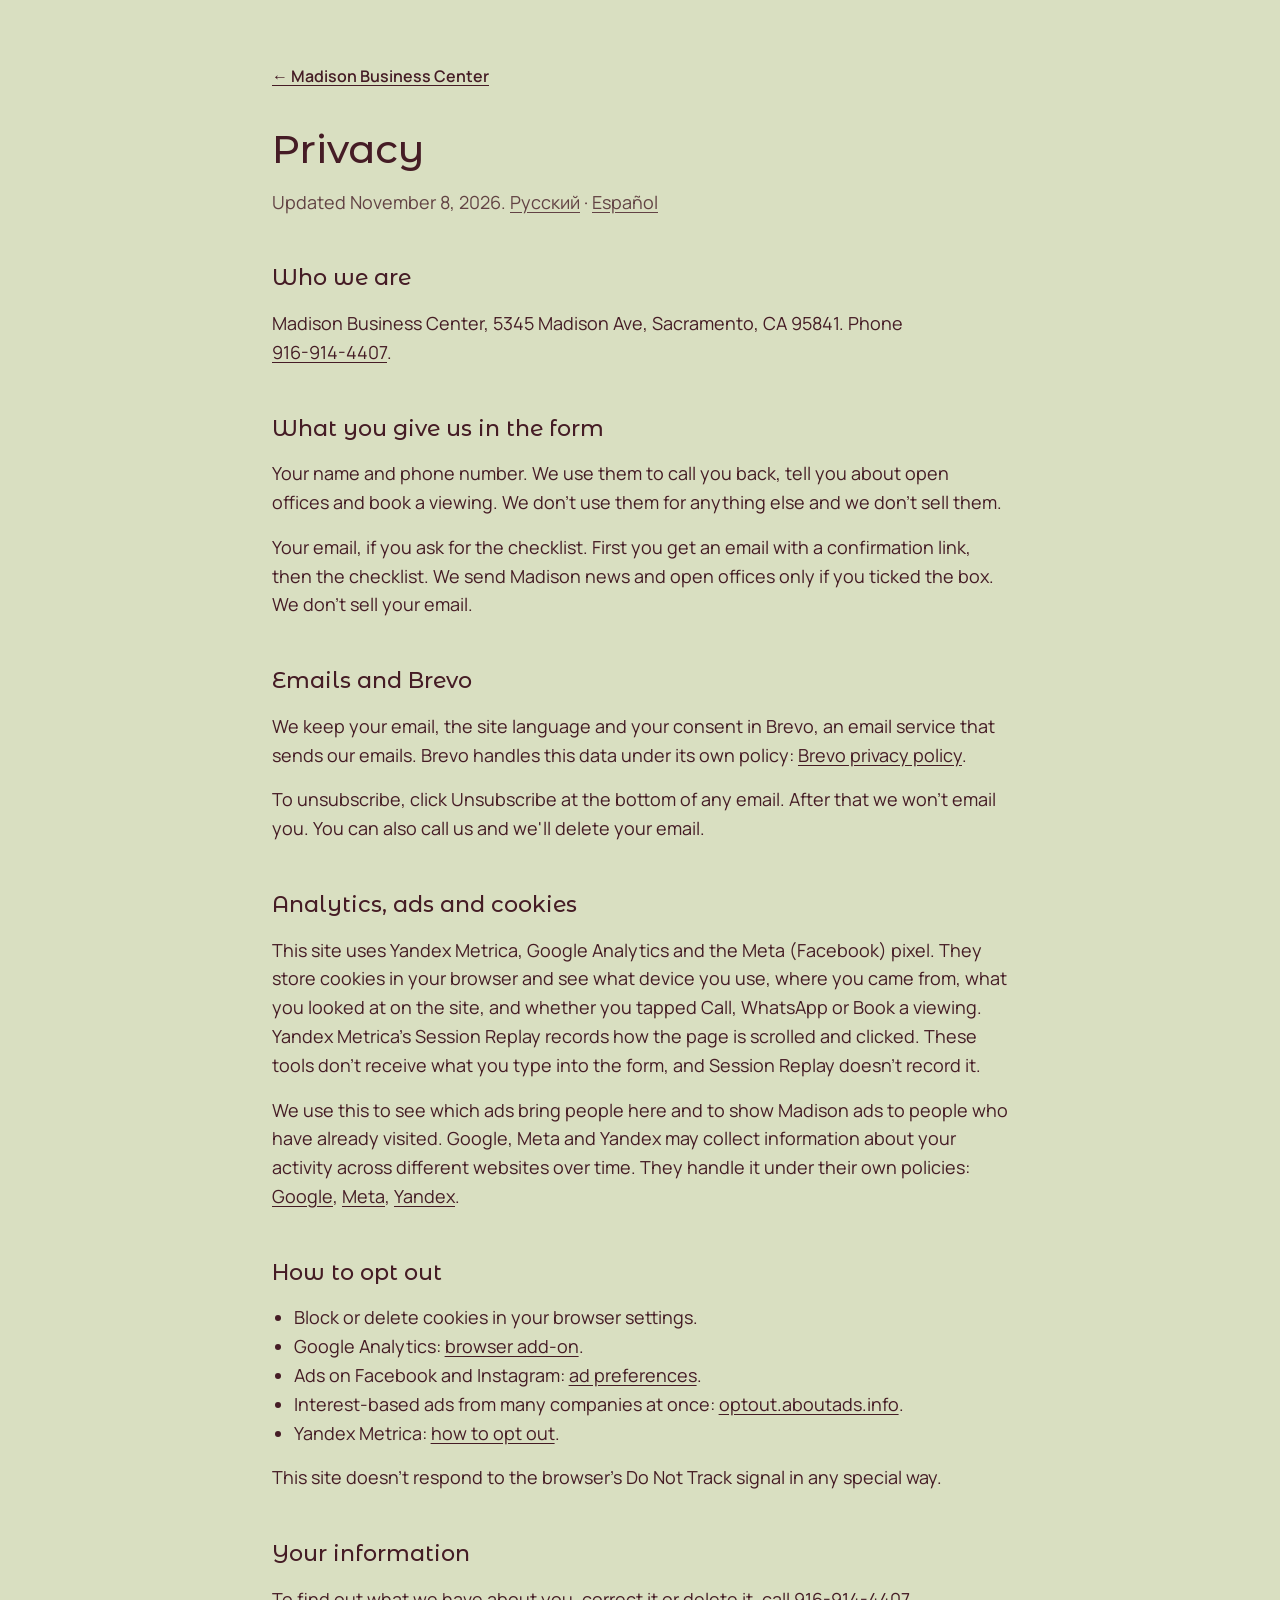
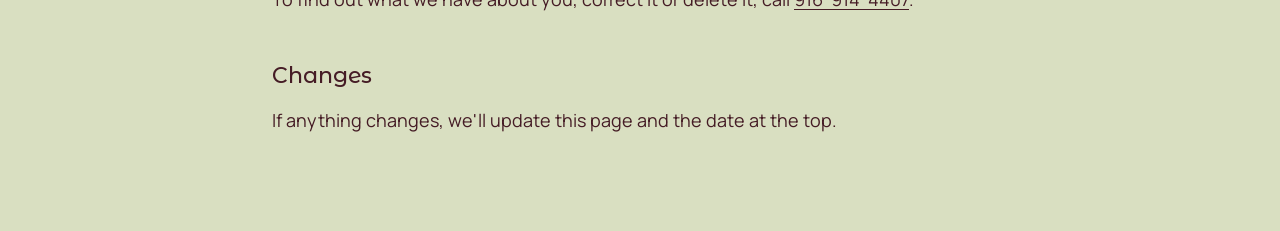
==== commit a1c01617: "Publish site" ====
--- a/privacy.html
+++ b/privacy.html
@@ -8,7 +8,7 @@
 <meta name="robots" content="noindex">
 <title>Конфиденциальность | Madison Business Center</title>
 <link rel="icon" href="favicon.png">
-<link rel="stylesheet" href="styles.css">
+<link rel="stylesheet" href="styles.css?v=b076b61e">
 <style>
 main{width:min(92vw,46rem);margin:auto;padding:64px 0 96px}
 h1{font-size:var(--h2);line-height:1.1}
@@ -19,16 +19,15 @@
 main a{text-decoration:underline;text-underline-offset:3px}
 a[href^="tel:"]{white-space:nowrap}
 .back{display:inline-block;margin-bottom:40px;font-weight:600}
-#en,#es{margin-top:96px}
 </style>
 </head>
 <body data-tone="sage">
 <main>
 <a class="back" href="./">← Madison Business Center</a>
 
-<section>
+<section id="ru">
 <h1>Конфиденциальность</h1>
-<p>Обновлено 8 ноября 2026 года. <a href="#en">English version below</a>. <a href="#es" lang="es">Versión en español más abajo</a>.</p>
+<p>Обновлено 8 ноября 2026 года. <a href="#en" lang="en">English</a> · <a href="#es" lang="es">Español</a></p>
 
 <h2>Кто мы</h2>
 <p>Madison Business Center, 5345 Madison Ave, Sacramento, CA 95841. Телефон <a href="tel:+19169144407">916-914-4407</a>.</p>
@@ -64,7 +63,7 @@
 
 <section id="en" lang="en">
 <h1>Privacy</h1>
-<p>Updated November 8, 2026.</p>
+<p>Updated November 8, 2026. <a href="#ru" lang="ru">Русский</a> · <a href="#es" lang="es">Español</a></p>
 
 <h2>Who we are</h2>
 <p>Madison Business Center, 5345 Madison Ave, Sacramento, CA 95841. Phone <a href="tel:+19169144407">916-914-4407</a>.</p>
@@ -100,7 +99,7 @@
 
 <section id="es" lang="es">
 <h1>Privacidad</h1>
-<p>Actualizado el 8 de noviembre de 2026.</p>
+<p>Actualizado el 8 de noviembre de 2026. <a href="#ru" lang="ru">Русский</a> · <a href="#en" lang="en">English</a></p>
 
 <h2>Quiénes somos</h2>
 <p>Madison Business Center, 5345 Madison Ave, Sacramento, CA 95841. Teléfono <a href="tel:+19169144407">916-914-4407</a>.</p>
@@ -134,5 +133,19 @@
 <p>Si algo cambia, actualizaremos esta página y la fecha de arriba.</p>
 </section>
 </main>
+<script>
+// Один язык на экране: из адреса (#en), иначе выбранный на сайте, иначе по браузеру — как в site/code/start.js
+function show() {
+  let l = location.hash.slice(1);
+  if (!document.getElementById(l)) { try { l = localStorage.getItem('lang'); } catch (e) {} }
+  if (!document.getElementById(l)) { const b = String((navigator.languages || [navigator.language])[0]).toLowerCase(); l = /^(ru|uk|be)/.test(b) ? 'ru' : b.startsWith('es') ? 'es' : 'en'; }
+  document.querySelectorAll('main > section').forEach((s) => { s.hidden = s.id !== l; });
+  document.documentElement.lang = l;
+  document.title = document.querySelector(`#${l} h1`).textContent + ' | Madison Business Center';
+  scrollTo(0, 0);
+}
+show();
+addEventListener('hashchange', show);
+</script>
 </body>
 </html>
--- a/styles.css
+++ b/styles.css
@@ -50,6 +50,8 @@
 .drop a:hover,.drop [aria-current=true]{color:var(--coral-d)}
 .langs .drop{width:200px}
 
+/* Значки выгод первого экрана (набор в site/page.html): тонкая коралловая линия, один размер у всех (V 08.11) */
+.ico{flex:none;width:28px;height:28px;fill:none;stroke:var(--coral);stroke-width:1.75;stroke-linecap:round;stroke-linejoin:round;filter:drop-shadow(0 1px 2px rgba(20,8,11,.5))}
 /* Кнопки. Первый экран с названием лежит отдельно, в site/screens/ */
 .btn{display:inline-flex;align-items:center;height:64px;padding:0 40px;background:var(--coral);color:var(--claret);font-weight:700;letter-spacing:1.6px;text-transform:uppercase;white-space:nowrap;transition:background .2s,color .2s;cursor:pointer}
 .btn:hover{background:var(--coral-d)}
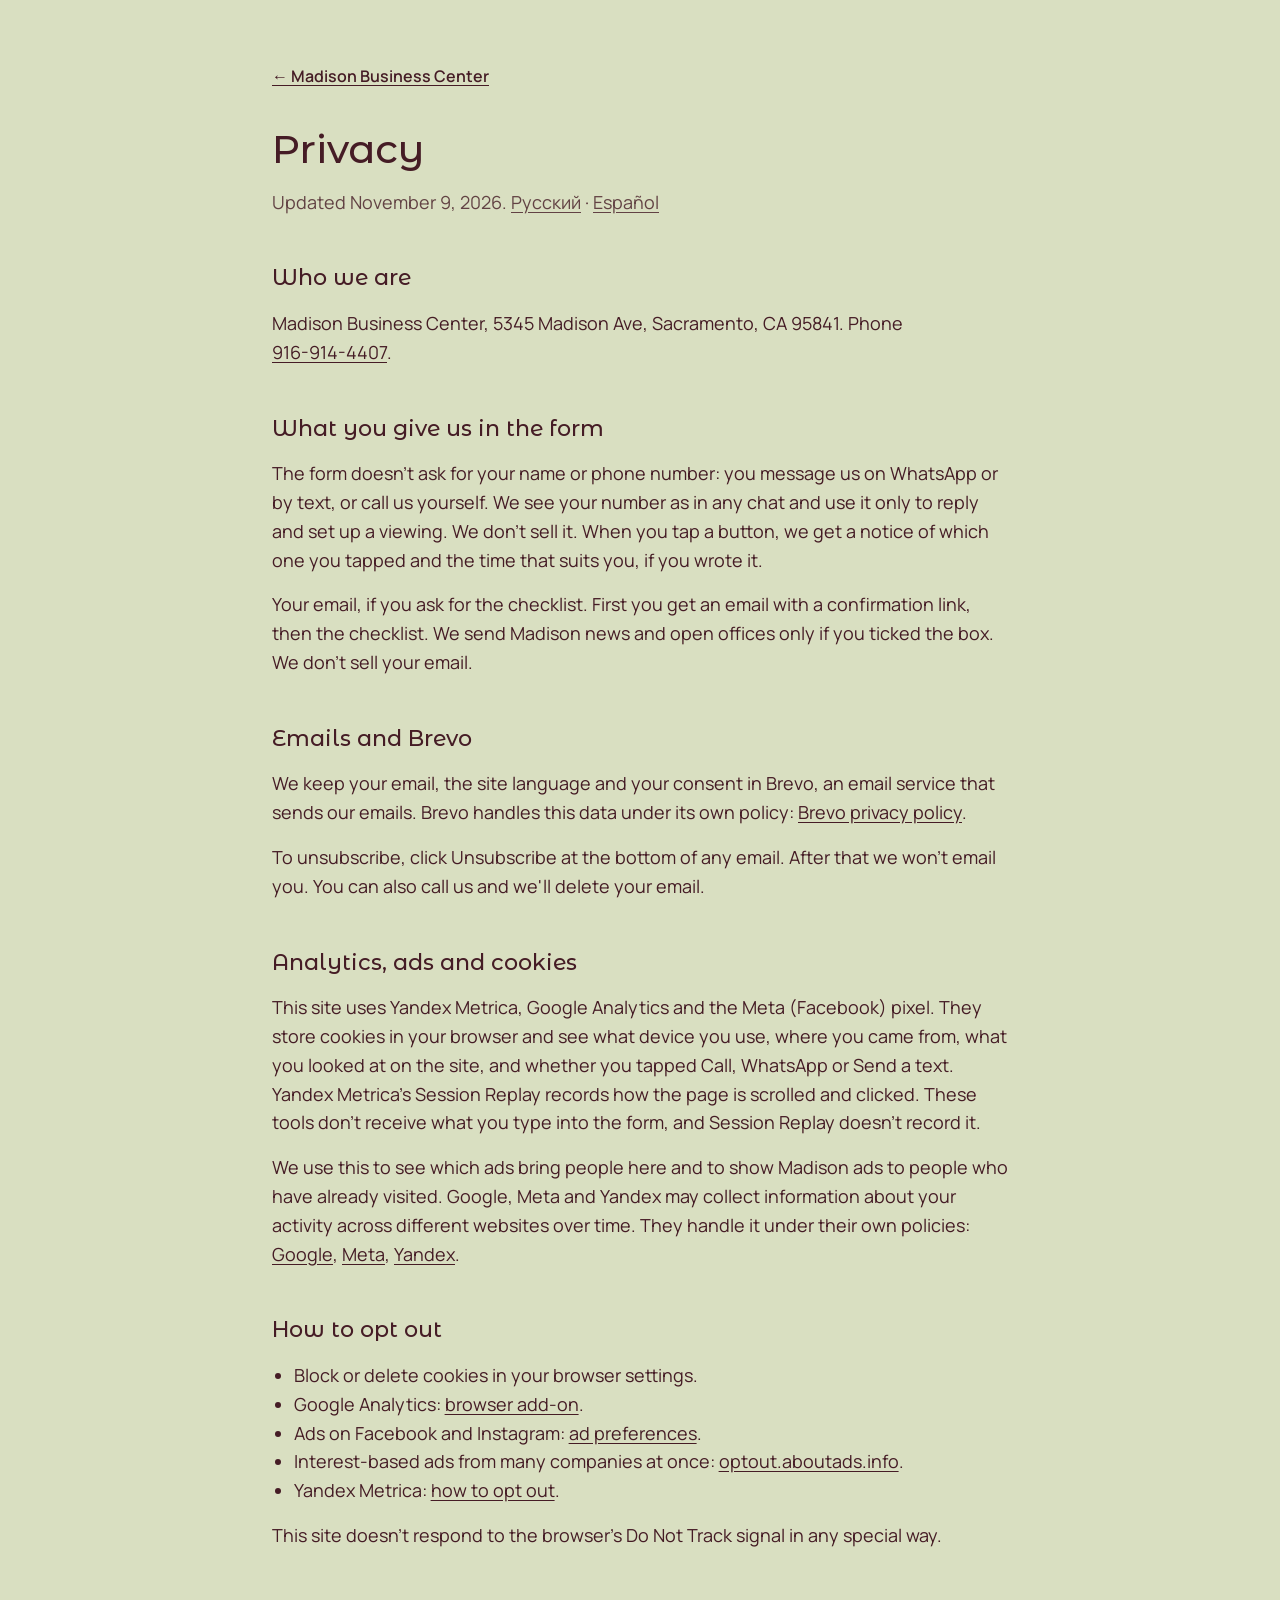
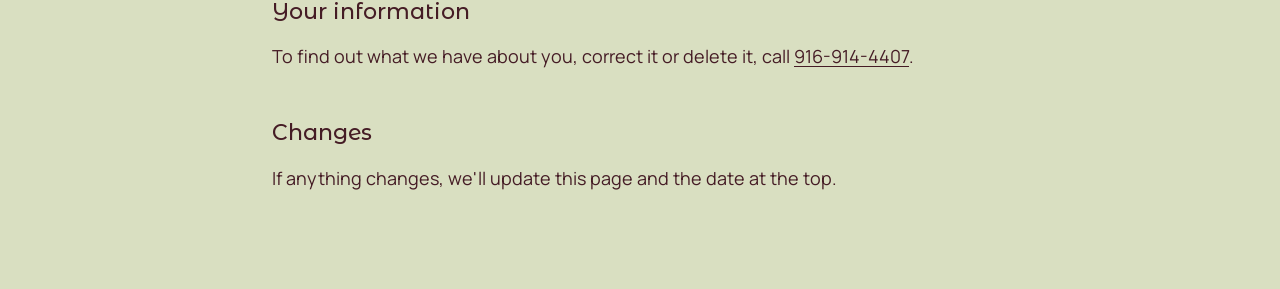
==== commit 17319273: "Publish site" ====
--- a/privacy.html
+++ b/privacy.html
@@ -25,15 +25,15 @@
 <main>
 <a class="back" href="./">← Madison Business Center</a>
 
-<section id="ru">
+<section data-lang="ru">
 <h1>Конфиденциальность</h1>
-<p>Обновлено 8 ноября 2026 года. <a href="#en" lang="en">English</a> · <a href="#es" lang="es">Español</a></p>
+<p>Обновлено 9 ноября 2026 года. <a href="#en" lang="en">English</a> · <a href="#es" lang="es">Español</a></p>
 
 <h2>Кто мы</h2>
 <p>Madison Business Center, 5345 Madison Ave, Sacramento, CA 95841. Телефон <a href="tel:+19169144407">916-914-4407</a>.</p>
 
 <h2>Что вы сообщаете в форме</h2>
-<p>Имя и телефон. Они нужны, чтобы перезвонить, рассказать о свободных офисах и записать на просмотр. Для другого мы их не используем и не продаём.</p>
+<p>Имени и телефона форма не спрашивает: вы сами пишете нам в WhatsApp или SMS или звоните. Ваш номер мы видим так же, как в любой переписке, и используем, только чтобы ответить и договориться о просмотре. Не продаём его. Когда вы нажимаете кнопку, нам приходит уведомление: какой кнопкой воспользовались и когда вам удобно посмотреть, если вы это написали.</p>
 <p>Почту, если вы берёте чек-лист. Сначала на неё приходит письмо со ссылкой подтверждения, после неё — чек-лист. Новости Madison и свободные офисы мы присылаем, только если вы отметили галочку. Почту мы не продаём.</p>
 
 <h2>Рассылка и Brevo</h2>
@@ -41,7 +41,7 @@
 <p>Чтобы отписаться, нажмите «Отписаться» внизу любого письма. После этого писем от нас не будет. Можно и позвонить, мы удалим почту сами.</p>
 
 <h2>Счётчики и куки</h2>
-<p>На сайте стоят Яндекс Метрика, Google Analytics и пиксель Meta (Facebook). Они сохраняют в браузере куки и видят, с какого устройства и откуда вы пришли, что смотрели на сайте и нажимали ли «Позвонить», WhatsApp или «Записаться на просмотр». Вебвизор Яндекс Метрики записывает, как листают страницу и куда нажимают. Что вы ввели в поля формы, счётчики не получают, Вебвизор этого не записывает.</p>
+<p>На сайте стоят Яндекс Метрика, Google Analytics и пиксель Meta (Facebook). Они сохраняют в браузере куки и видят, с какого устройства и откуда вы пришли, что смотрели на сайте и нажимали ли «Позвонить», WhatsApp или SMS. Вебвизор Яндекс Метрики записывает, как листают страницу и куда нажимают. Что вы ввели в поля формы, счётчики не получают, Вебвизор этого не записывает.</p>
 <p>Это нужно, чтобы понимать, какая реклама приводит людей, и показывать рекламу Madison тем, кто уже был на сайте. Google, Meta и Яндекс могут собирать сведения о том, что вы делаете на разных сайтах со временем. Они обрабатывают их по своим правилам: <a href="https://policies.google.com/technologies/partner-sites" target="_blank" rel="noopener">Google</a>, <a href="https://www.facebook.com/privacy/policy/" target="_blank" rel="noopener">Meta</a>, <a href="https://yandex.ru/legal/metrica_termsofuse/" target="_blank" rel="noopener">Яндекс</a>.</p>
 
 <h2>Как отказаться</h2>
@@ -61,15 +61,15 @@
 <p>Если что-то поменяется, мы обновим эту страницу и дату вверху.</p>
 </section>
 
-<section id="en" lang="en">
+<section data-lang="en" lang="en">
 <h1>Privacy</h1>
-<p>Updated November 8, 2026. <a href="#ru" lang="ru">Русский</a> · <a href="#es" lang="es">Español</a></p>
+<p>Updated November 9, 2026. <a href="#ru" lang="ru">Русский</a> · <a href="#es" lang="es">Español</a></p>
 
 <h2>Who we are</h2>
 <p>Madison Business Center, 5345 Madison Ave, Sacramento, CA 95841. Phone <a href="tel:+19169144407">916-914-4407</a>.</p>
 
 <h2>What you give us in the form</h2>
-<p>Your name and phone number. We use them to call you back, tell you about open offices and book a viewing. We don't use them for anything else and we don't sell them.</p>
+<p>The form doesn't ask for your name or phone number: you message us on WhatsApp or by text, or call us yourself. We see your number as in any chat and use it only to reply and set up a viewing. We don't sell it. When you tap a button, we get a notice of which one you tapped and the time that suits you, if you wrote it.</p>
 <p>Your email, if you ask for the checklist. First you get an email with a confirmation link, then the checklist. We send Madison news and open offices only if you ticked the box. We don't sell your email.</p>
 
 <h2>Emails and Brevo</h2>
@@ -77,7 +77,7 @@
 <p>To unsubscribe, click Unsubscribe at the bottom of any email. After that we won't email you. You can also call us and we'll delete your email.</p>
 
 <h2>Analytics, ads and cookies</h2>
-<p>This site uses Yandex Metrica, Google Analytics and the Meta (Facebook) pixel. They store cookies in your browser and see what device you use, where you came from, what you looked at on the site, and whether you tapped Call, WhatsApp or Book a viewing. Yandex Metrica's Session Replay records how the page is scrolled and clicked. These tools don't receive what you type into the form, and Session Replay doesn't record it.</p>
+<p>This site uses Yandex Metrica, Google Analytics and the Meta (Facebook) pixel. They store cookies in your browser and see what device you use, where you came from, what you looked at on the site, and whether you tapped Call, WhatsApp or Send a text. Yandex Metrica's Session Replay records how the page is scrolled and clicked. These tools don't receive what you type into the form, and Session Replay doesn't record it.</p>
 <p>We use this to see which ads bring people here and to show Madison ads to people who have already visited. Google, Meta and Yandex may collect information about your activity across different websites over time. They handle it under their own policies: <a href="https://policies.google.com/technologies/partner-sites" target="_blank" rel="noopener">Google</a>, <a href="https://www.facebook.com/privacy/policy/" target="_blank" rel="noopener">Meta</a>, <a href="https://yandex.com/legal/metrica_termsofuse/" target="_blank" rel="noopener">Yandex</a>.</p>
 
 <h2>How to opt out</h2>
@@ -97,15 +97,15 @@
 <p>If anything changes, we'll update this page and the date at the top.</p>
 </section>
 
-<section id="es" lang="es">
+<section data-lang="es" lang="es">
 <h1>Privacidad</h1>
-<p>Actualizado el 8 de noviembre de 2026. <a href="#ru" lang="ru">Русский</a> · <a href="#en" lang="en">English</a></p>
+<p>Actualizado el 9 de noviembre de 2026. <a href="#ru" lang="ru">Русский</a> · <a href="#en" lang="en">English</a></p>
 
 <h2>Quiénes somos</h2>
 <p>Madison Business Center, 5345 Madison Ave, Sacramento, CA 95841. Teléfono <a href="tel:+19169144407">916-914-4407</a>.</p>
 
 <h2>Lo que nos da en el formulario</h2>
-<p>Su nombre y su número de teléfono. Los usamos para llamarle, contarle qué oficinas hay libres y agendar una visita. No los usamos para nada más y no los vendemos.</p>
+<p>El formulario no pide su nombre ni su teléfono: usted nos escribe por WhatsApp o SMS, o nos llama. Vemos su número como en cualquier conversación y lo usamos solo para responder y acordar la visita. No lo vendemos. Cuando toca un botón, nos llega un aviso de cuál tocó y de la hora que le conviene, si la escribió.</p>
 <p>Su correo, si pide la lista. Primero le llega un correo con un enlace de confirmación y después la lista. Noticias de Madison y oficinas libres le enviamos solo si marcó la casilla. No vendemos su correo.</p>
 
 <h2>Correos y Brevo</h2>
@@ -113,7 +113,7 @@
 <p>Para darse de baja, haga clic en «Darse de baja» al final de cualquier correo. Después no le escribiremos más. También puede llamarnos y borraremos su correo.</p>
 
 <h2>Estadísticas, anuncios y cookies</h2>
-<p>Este sitio usa Yandex Metrica, Google Analytics y el píxel de Meta (Facebook). Guardan cookies en su navegador y ven qué dispositivo usa, de dónde llegó, qué miró en el sitio y si tocó Llamar, WhatsApp o Agendar una visita. Session Replay de Yandex Metrica graba cómo se desplaza la página y dónde se hace clic. Estas herramientas no reciben lo que escribe en el formulario, y Session Replay no lo graba.</p>
+<p>Este sitio usa Yandex Metrica, Google Analytics y el píxel de Meta (Facebook). Guardan cookies en su navegador y ven qué dispositivo usa, de dónde llegó, qué miró en el sitio y si tocó Llamar, WhatsApp o Enviar SMS. Session Replay de Yandex Metrica graba cómo se desplaza la página y dónde se hace clic. Estas herramientas no reciben lo que escribe en el formulario, y Session Replay no lo graba.</p>
 <p>Lo usamos para saber qué anuncios traen gente aquí y para mostrar anuncios de Madison a quienes ya visitaron el sitio. Google, Meta y Yandex pueden reunir información sobre lo que usted hace en distintos sitios a lo largo del tiempo. La manejan según sus propias reglas: <a href="https://policies.google.com/technologies/partner-sites?hl=es" target="_blank" rel="noopener">Google</a>, <a href="https://www.facebook.com/privacy/policy/" target="_blank" rel="noopener">Meta</a>, <a href="https://yandex.com/legal/metrica_termsofuse/" target="_blank" rel="noopener">Yandex</a>.</p>
 
 <h2>Cómo negarse</h2>
@@ -137,11 +137,12 @@
 // Один язык на экране: из адреса (#en), иначе выбранный на сайте, иначе по браузеру — как в site/code/start.js
 function show() {
   let l = location.hash.slice(1);
-  if (!document.getElementById(l)) { try { l = localStorage.getItem('lang'); } catch (e) {} }
-  if (!document.getElementById(l)) { const b = String((navigator.languages || [navigator.language])[0]).toLowerCase(); l = /^(ru|uk|be)/.test(b) ? 'ru' : b.startsWith('es') ? 'es' : 'en'; }
-  document.querySelectorAll('main > section').forEach((s) => { s.hidden = s.id !== l; });
+  const has = (x) => document.querySelector(`[data-lang="${x}"]`);
+  if (!has(l)) { try { l = localStorage.getItem('lang'); } catch (e) {} }
+  if (!has(l)) { const b = String((navigator.languages || [navigator.language])[0]).toLowerCase(); l = /^(ru|uk|be)/.test(b) ? 'ru' : b.startsWith('es') ? 'es' : 'en'; }
+  document.querySelectorAll('main > section').forEach((s) => { s.hidden = s.dataset.lang !== l; });
   document.documentElement.lang = l;
-  document.title = document.querySelector(`#${l} h1`).textContent + ' | Madison Business Center';
+  document.title = has(l).querySelector('h1').textContent + ' | Madison Business Center';
   scrollTo(0, 0);
 }
 show();
